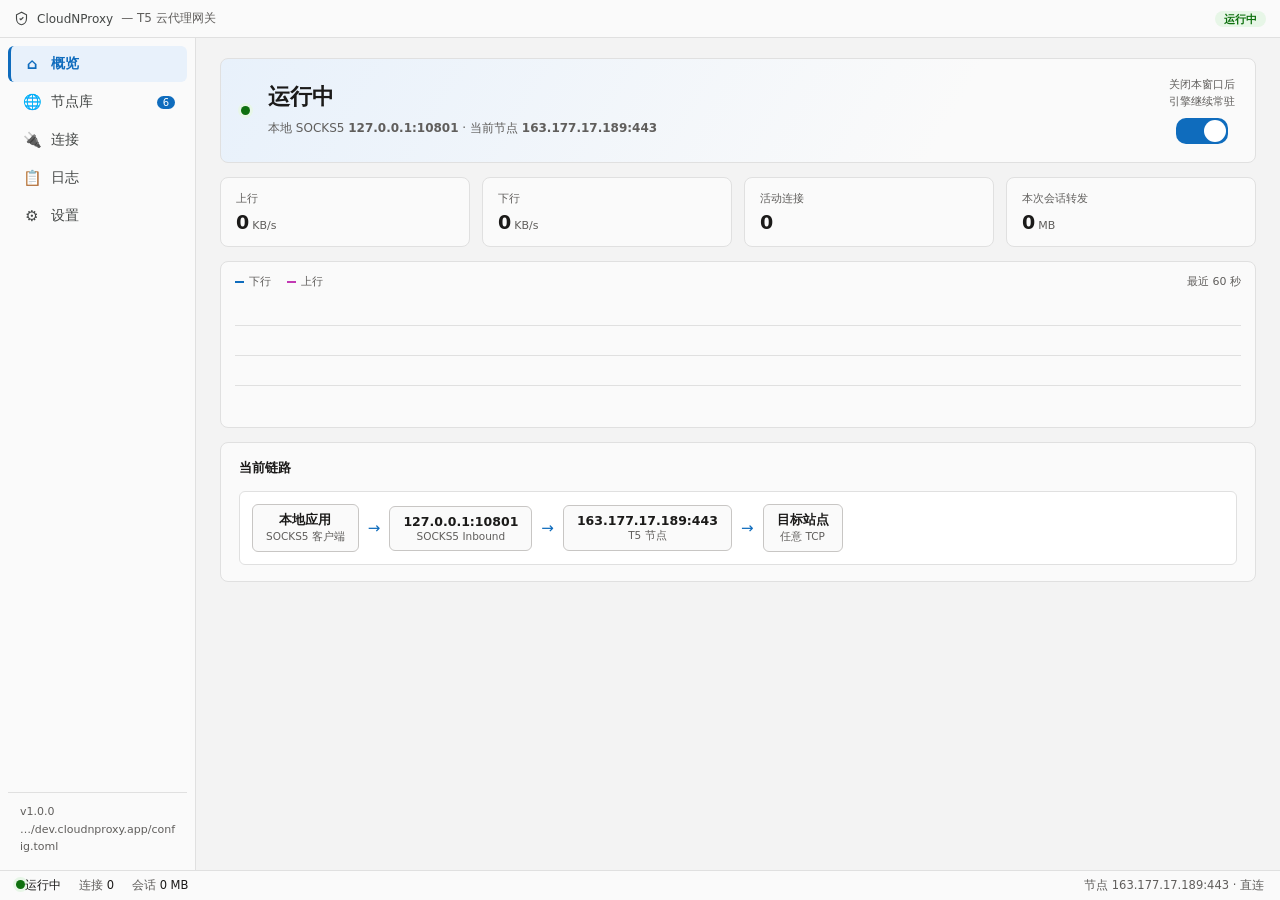
==== ui/index.html @ 0756c7ae "feat: headless daemon, tunnel pool, auto reconnect and auto switch" ====
<!DOCTYPE html>
<html lang="zh-CN" data-theme="system">
<head>
<meta charset="UTF-8">
<meta name="viewport" content="width=device-width, initial-scale=1.0">
<title>CloudNProxy</title>
<link rel="stylesheet" href="style.css">
</head>
<body>

<div class="app">

  <!-- 标题栏 -->
  <header class="titlebar">
    <div class="tb-title">
      <svg viewBox="0 0 24 24" fill="none" stroke="currentColor" stroke-width="1.8">
        <path d="M12 2 4 6v6c0 5 3.4 9.4 8 10 4.6-.6 8-5 8-10V6z"/><path d="M9 12l2 2 4-4"/>
      </svg>
      <span>CloudNProxy</span>
      <span class="dim">— T5 云代理网关</span>
    </div>
    <div class="tb-stat"><span id="tbState" class="pill mut">已停止</span></div>
  </header>

  <div class="body">

    <!-- 导航 -->
    <nav class="rail">
      <div class="nav active" data-page="overview"><span class="ico">⌂</span>概览</div>
      <div class="nav" data-page="nodes"><span class="ico">🌐</span>节点库<span class="badge" id="navNodeCount">0</span></div>
      <div class="nav" data-page="conn"><span class="ico">🔌</span>连接</div>
      <div class="nav" data-page="logs"><span class="ico">📋</span>日志</div>
      <div class="nav" data-page="settings"><span class="ico">⚙</span>设置</div>
      <div class="rail-foot">
        <span id="verText">v1.0.0</span><br>
        <span id="cfgPathText" class="dim">配置文件加载中…</span>
      </div>
    </nav>

    <!-- 内容 -->
    <main class="content">

      <!-- 概览 -->
      <section class="page show" id="page-overview">
        <div class="hero">
          <div class="dot off" id="heroDot"></div>
          <div class="info">
            <div class="st" id="heroState">已停止</div>
            <div class="meta" id="heroMeta">本地 SOCKS5 未运行</div>
          </div>
          <div class="swbox">
            <span class="swtip">关闭本窗口后<br>引擎继续常驻</span>
            <div class="sw wide" id="powerSw"></div>
          </div>
        </div>

        <div class="stats">
          <div class="stat"><div class="k">上行</div><div class="v" id="stUp">0<small>KB/s</small></div></div>
          <div class="stat"><div class="k">下行</div><div class="v" id="stDown">0<small>KB/s</small></div></div>
          <div class="stat"><div class="k">活动连接</div><div class="v" id="stConns">0</div></div>
          <div class="stat"><div class="k">本次会话转发</div><div class="v" id="stTotal">0<small>MB</small></div></div>
        </div>

        <div class="chart">
          <div class="legend">
            <span><i class="lg-down"></i>下行</span>
            <span><i class="lg-up"></i>上行</span>
            <span class="right" id="chartHint">最近 60 秒</span>
          </div>
          <canvas id="chart" height="150"></canvas>
        </div>

        <div class="card">
          <h3>当前链路</h3>
          <div class="chain">
            <div class="nodebox"><b>本地应用</b><span>SOCKS5 客户端</span></div>
            <span class="arrow">→</span>
            <div class="nodebox"><b id="chainLocal">127.0.0.1:10801</b><span>SOCKS5 Inbound</span></div>
            <span class="arrow" id="chainArrow">→</span>
            <div class="nodebox" id="chainBox"><b id="chainNode">—</b><span>T5 节点</span></div>
            <span class="arrow">→</span>
            <div class="nodebox"><b>目标站点</b><span>任意 TCP</span></div>
          </div>
        </div>
      </section>

      <!-- 节点库 -->
      <section class="page" id="page-nodes">
        <div class="card">
          <div class="toolbar">
            <input id="domainInput" class="grow" placeholder="cloudnproxy.baidu.com">
            <button class="btn primary" id="btnResolve">⟳ 解析域名</button>
            <button class="btn primary" id="btnBenchAll">⚡ 全部测速</button>
            <button class="btn" id="btnBenchStop" disabled>⏹ 停止</button>
            <select id="filterIsp" class="right">
              <option value="">全部运营商</option>
              <option value="电信">电信</option>
              <option value="联通">联通</option>
              <option value="移动">移动</option>
            </select>
          </div>

          <div class="table-wrap">
            <table>
              <thead>
                <tr>
                  <th>节点 IP</th><th>归属地</th><th>入口 ISP</th><th>出口 IP</th>
                  <th>出口归属地</th><th>出口 ISP / ASN</th>
                  <th class="sortable" data-sort="latency">延迟 <span class="ind">↕</span></th>
                  <th class="sortable" data-sort="speed">速度 <span class="ind">↕</span></th>
                  <th>操作</th>
                </tr>
              </thead>
              <tbody id="nodeBody"></tbody>
            </table>
          </div>
          <div class="dim foot" id="nodeFoot">尚未解析节点</div>
        </div>
      </section>

      <!-- 连接 -->
      <section class="page" id="page-conn">
        <div class="card">
          <h3>基本</h3>
          <div class="grid2">
            <div><label class="fld">监听地址</label><input data-bind="listen_host"></div>
            <div><label class="fld">监听端口</label><input type="number" data-bind="listen_port"></div>
          </div>
          <div class="row">
            <div><div class="lbl">允许局域网设备接入</div><div class="desc">开启后监听 0.0.0.0</div></div>
            <div class="sw" data-bind="allow_lan"></div>
          </div>
        </div>

        <div class="card">
          <h3>上游 T5 节点</h3>
          <div class="grid2">
            <div><label class="fld">当前节点</label><input id="currentNode" data-bind="current_node" readonly></div>
            <div><label class="fld">鉴权域名 FakeHost</label><input data-bind="fake_host"></div>
            <div><label class="fld">凭证 T5Auth</label><input type="password" data-bind="t5_auth"></div>
            <div><label class="fld">最大并发连接（0 = 不限）</label><input type="number" data-bind="max_conns"></div>
          </div>
          <div class="row">
            <div><div class="lbl">启用一级代理 Chain</div>
              <div class="desc">默认不启用，即本机直连 T5 节点</div></div>
            <div class="sw" data-bind="chain_enabled"></div>
          </div>
          <div class="grid2">
            <div><label class="fld">Chain 地址</label><input id="chainAddr" data-bind="chain_addr" placeholder="host:port"></div>
            <div><label class="fld">连接超时（毫秒）</label><input type="number" data-bind="connect_timeout_ms"></div>
          </div>
        </div>

        <div class="card">
          <h3>转发行为</h3>
          <div class="row"><div><div class="lbl">TCP_NODELAY</div><div class="desc">关闭 Nagle，降低交互延迟</div></div><div class="sw" data-bind="tcp_nodelay"></div></div>
          <div class="row"><div><div class="lbl">按目标闲置隧道复用</div><div class="desc">预留开关，当前版本尚未生效</div></div><div class="sw" data-bind="tunnel_pool"></div></div>
          <div class="row"><div><div class="lbl">断线自动重连</div><div class="desc">预留开关，当前版本尚未生效</div></div><div class="sw" data-bind="auto_reconnect"></div></div>
          <div class="row"><div><div class="lbl">自动切换到最优节点</div><div class="desc">预留开关，当前版本尚未生效</div></div><div class="sw" data-bind="auto_switch"></div></div>
        </div>

        <div class="actions">
          <button class="btn primary" id="btnApply">应用到当前会话</button>
          <button class="btn" id="btnRevert">恢复为已保存配置</button>
        </div>
      </section>

      <!-- 日志 -->
      <section class="page" id="page-logs">
        <div class="card">
          <div class="toolbar">
            <select id="logLevel">
              <option>TRACE</option><option>DEBUG</option>
              <option selected>INFO</option><option>WARN</option><option>ERROR</option>
            </select>
            <span class="dim">日志级别</span>
            <input id="logFilter" placeholder="🔍 过滤关键字">
            <div class="sw on" id="logFollow"></div><span class="dim">实时跟随</span>
            <button class="btn right" id="btnClearLogs">清空显示</button>
          </div>
          <div class="logbox" id="logBox"></div>
        </div>
      </section>

      <!-- 设置 -->
      <section class="page" id="page-settings">
        <div class="card">
          <h3>启动与自启</h3>
          <div class="row"><div><div class="lbl">开机自动启动</div>
            <div class="desc">Windows 写入注册表 Run 值 · Linux 写入 ~/.config/autostart</div></div>
            <div class="sw" id="swAutostart"></div></div>
          <div class="row"><div><div class="lbl">开机后立即建立代理</div><div class="desc">自启时直接进入运行态</div></div><div class="sw" data-bind="autostart_connect"></div></div>
          <div class="row"><div><div class="lbl">以最小化方式启动</div><div class="desc">仅显示托盘图标，不弹主窗口</div></div><div class="sw" data-bind="start_minimized"></div></div>
          <div class="row"><div><div class="lbl">关闭窗口时最小化到托盘</div><div class="desc">关闭则保持引擎运行</div></div><div class="sw" data-bind="close_to_tray"></div></div>
        </div>

        <div class="card">
          <h3>外观</h3>
          <div class="row"><div><div class="lbl">主题</div></div>
            <select id="themeSel" style="max-width:170px">
              <option value="system">跟随系统</option>
              <option value="light">浅色</option>
              <option value="dark">深色</option>
            </select></div>
        </div>

        <div class="card">
          <h3>存储</h3>
          <div class="row"><div><div class="lbl">配置文件</div><div class="desc" id="cfgPathRow">—</div></div>
            <button class="btn sm" id="btnOpenDir">打开目录</button></div>
          <div class="row"><div><div class="lbl">重置全部数据</div><div class="desc">清除配置文件与已保存的测速结果</div></div>
            <button class="btn sm" id="btnReset">重置…</button></div>
        </div>

        <div class="card">
          <h3>关于</h3>
          <div class="row"><div><div class="lbl">当前版本</div><div class="desc" id="aboutVer">—</div></div></div>
        </div>
      </section>

    </main>
  </div>

  <!-- 状态栏 -->
  <footer class="statusbar">
    <span><span class="dot off" id="sbDot"></span><b id="sbState">已停止</b></span>
    <span>连接 <b id="sbConns">0</b></span>
    <span>会话 <b id="sbTotal">0 MB</b></span>
    <span class="right" id="sbNode">节点 —</span>
  </footer>

</div>

<div class="toast" id="toast"></div>

<script src="app.js"></script>
</body>
</html>
---- ui/style.css ----
:root {
  --bg: #f3f3f3; --surface: #ffffff; --surface2: #fafafa; --surface3: #f0f0f0;
  --border: #e0e0e0; --border2: #c8c6c4;
  --text: #1b1a19; --text2: #444746; --muted: #605e5c;
  --accent: #0f6cbd; --accent-soft: #e8f1fb;
  --ok: #0e700e; --ok-bg: #e7f6e7;
  --warn: #9a6700; --warn-bg: #fdf6e3;
  --err: #c50f1f; --err-bg: #fdeaea;
  --up: #c239b3; --down: #0f6cbd;
  --shadow: 0 4px 16px rgba(0, 0, 0, .10);
}

html[data-theme="dark"] {
  --bg: #202020; --surface: #2b2b2b; --surface2: #313131; --surface3: #383838;
  --border: #3d3d3d; --border2: #4d4d4d;
  --text: #f3f2f1; --text2: #d2d0ce; --muted: #a19f9d;
  --accent: #4cc2ff; --accent-soft: #12304a;
  --ok: #6bb700; --ok-bg: #20331c;
  --warn: #fce100; --warn-bg: #3a3410;
  --err: #ff6b6b; --err-bg: #40262a;
  --up: #e9a6df; --down: #4cc2ff;
  --shadow: 0 4px 20px rgba(0, 0, 0, .5);
}

@media (prefers-color-scheme: dark) {
  html[data-theme="system"] {
    --bg: #202020; --surface: #2b2b2b; --surface2: #313131; --surface3: #383838;
    --border: #3d3d3d; --border2: #4d4d4d;
    --text: #f3f2f1; --text2: #d2d0ce; --muted: #a19f9d;
    --accent: #4cc2ff; --accent-soft: #12304a;
    --ok: #6bb700; --ok-bg: #20331c;
    --warn: #fce100; --warn-bg: #3a3410;
    --err: #ff6b6b; --err-bg: #40262a;
    --up: #e9a6df; --down: #4cc2ff;
    --shadow: 0 4px 20px rgba(0, 0, 0, .5);
  }
}

* { box-sizing: border-box; margin: 0; padding: 0; }

html, body { height: 100%; }

body {
  font-family: "Segoe UI Variable Text", "Segoe UI", -apple-system, "Microsoft YaHei", system-ui, sans-serif;
  font-size: 13px;
  background: var(--bg);
  color: var(--text);
  overflow: hidden;
  -webkit-font-smoothing: antialiased;
}

.app { height: 100vh; display: flex; flex-direction: column; }
.dim { color: var(--muted); }
.right { margin-left: auto; }

/* ---------- 标题栏 ---------- */
.titlebar {
  height: 38px; flex-shrink: 0; display: flex; align-items: center;
  padding: 0 14px; gap: 8px;
  background: var(--surface2); border-bottom: 1px solid var(--border);
}
.tb-title { display: flex; align-items: center; gap: 8px; font-size: 12px; color: var(--text2); flex: 1; }
.tb-title svg { width: 15px; height: 15px; }

.pill { font-size: 10.5px; padding: 2px 9px; border-radius: 10px; font-weight: 600; }
.pill.ok { background: var(--ok-bg); color: var(--ok); }
.pill.err { background: var(--err-bg); color: var(--err); }
.pill.mut { background: var(--surface3); color: var(--muted); }

/* ---------- 主体 ---------- */
.body { flex: 1; display: flex; overflow: hidden; }

.rail {
  width: 196px; flex-shrink: 0; display: flex; flex-direction: column; gap: 2px;
  padding: 8px; background: var(--surface2); border-right: 1px solid var(--border);
}
.nav {
  display: flex; align-items: center; gap: 10px; padding: 9px 12px;
  border-radius: 6px; font-size: 13.5px; color: var(--text2);
  cursor: pointer; border-left: 3px solid transparent;
}
.nav:hover { background: var(--surface3); }
.nav.active { background: var(--accent-soft); color: var(--accent); border-left-color: var(--accent); font-weight: 600; }
.nav .ico { width: 18px; text-align: center; font-size: 15px; }
.nav .badge {
  margin-left: auto; font-size: 10px; background: var(--accent); color: #fff;
  border-radius: 9px; padding: 1px 6px; min-width: 18px; text-align: center;
}
.rail-foot {
  margin-top: auto; padding: 10px 12px 6px; font-size: 11px; line-height: 1.6;
  color: var(--muted); border-top: 1px solid var(--border); word-break: break-all;
}

.content { flex: 1; overflow-y: auto; padding: 20px 24px; }
.page { display: none; }
.page.show { display: block; animation: fade .18s ease; }
@keyframes fade { from { opacity: 0; transform: translateY(4px); } to { opacity: 1; } }

/* ---------- 通用卡片 ---------- */
.card {
  background: var(--surface2); border: 1px solid var(--border);
  border-radius: 8px; padding: 16px 18px; margin-bottom: 14px;
}
.card h3 { font-size: 13px; font-weight: 600; margin-bottom: 14px; }

.row {
  display: flex; align-items: center; justify-content: space-between; gap: 16px;
  padding: 9px 0; border-bottom: 1px solid var(--border);
}
.row:last-child { border-bottom: none; }
.row .lbl { font-size: 13px; }
.row .desc { font-size: 11.5px; color: var(--muted); margin-top: 2px; line-height: 1.6; }

.grid2 { display: grid; grid-template-columns: 1fr 1fr; gap: 12px 16px; }

label.fld { display: block; font-size: 12px; color: var(--muted); margin-bottom: 5px; }

input, select {
  width: 100%; padding: 7px 10px; font-size: 13px; font-family: inherit;
  background: var(--surface); color: var(--text);
  border: 1px solid var(--border2); border-radius: 4px; outline: none;
}
input:focus, select:focus { border-color: var(--accent); box-shadow: 0 0 0 2px var(--accent-soft); }
input[readonly] { background: var(--surface3); color: var(--muted); }

.btn {
  padding: 7px 14px; font-size: 12.5px; font-family: inherit; cursor: pointer;
  border-radius: 4px; border: 1px solid var(--border2);
  background: var(--surface); color: var(--text); white-space: nowrap;
}
.btn:hover { background: var(--surface3); }
.btn.primary { background: var(--accent); color: #fff; border-color: var(--accent); }
.btn.primary:hover { filter: brightness(1.1); }
.btn.sm { padding: 4px 9px; font-size: 11.5px; }
.btn:disabled {
  background: var(--surface3); color: var(--muted);
  border-color: var(--border); cursor: not-allowed; opacity: 1;
}

.toolbar { display: flex; gap: 8px; align-items: center; flex-wrap: wrap; margin-bottom: 10px; }
.toolbar:last-of-type { margin-bottom: 14px; }
.toolbar input, .toolbar select { width: auto; min-width: 130px; }
.toolbar input.grow { flex: 1; min-width: 200px; }

.actions { display: flex; gap: 10px; }

/* ---------- 开关 ---------- */
.sw {
  width: 40px; height: 20px; border-radius: 10px; background: var(--border2);
  position: relative; cursor: pointer; transition: .18s; flex-shrink: 0;
}
.sw::after {
  content: ""; position: absolute; top: 2px; left: 2px; width: 16px; height: 16px;
  border-radius: 50%; background: #fff; transition: .18s;
}
.sw.on { background: var(--accent); }
.sw.on::after { left: 22px; }
.sw.wide { width: 52px; height: 26px; }
.sw.wide::after { width: 22px; height: 22px; }
.sw.wide.on::after { left: 28px; }

/* ---------- 概览 ---------- */
.hero {
  display: flex; align-items: center; gap: 18px; padding: 18px 20px;
  border-radius: 8px; border: 1px solid var(--border); margin-bottom: 14px;
  background: linear-gradient(120deg, var(--accent-soft), var(--surface2) 70%);
}
.hero .info { flex: 1; }
.hero .st { font-size: 22px; font-weight: 600; }
.hero .meta { font-size: 12px; color: var(--muted); margin-top: 6px; line-height: 1.7; }
.swbox { display: flex; flex-direction: column; align-items: center; gap: 8px; flex-shrink: 0; }
.swtip { font-size: 11px; color: var(--muted); line-height: 1.5; text-align: center; }

.dot {
  width: 9px; height: 9px; border-radius: 50%; flex-shrink: 0;
  background: var(--ok); box-shadow: 0 0 0 3px var(--ok-bg);
  display: inline-block;
}
.dot.off { background: var(--muted); box-shadow: 0 0 0 3px var(--surface3); }

.stats { display: grid; grid-template-columns: repeat(4, 1fr); gap: 12px; margin-bottom: 14px; }
.stat {
  background: var(--surface2); border: 1px solid var(--border);
  border-radius: 8px; padding: 13px 15px;
}
.stat .k { font-size: 11px; color: var(--muted); margin-bottom: 5px; }
.stat .v { font-size: 19px; font-weight: 600; font-variant-numeric: tabular-nums; }
.stat .v small { font-size: 11px; font-weight: 400; color: var(--muted); margin-left: 3px; }

.chart {
  background: var(--surface2); border: 1px solid var(--border);
  border-radius: 8px; padding: 12px 14px; margin-bottom: 14px;
}
.legend { display: flex; gap: 16px; font-size: 11px; color: var(--muted); margin-bottom: 6px; align-items: center; }
.legend i { display: inline-block; width: 9px; height: 2px; vertical-align: middle; margin-right: 5px; }
.lg-down { background: var(--down); }
.lg-up { background: var(--up); }
#chart { width: 100%; height: 120px; display: block; }

.chain {
  display: flex; align-items: center; flex-wrap: wrap; font-size: 12px;
  padding: 12px; background: var(--surface); border-radius: 6px; border: 1px solid var(--border);
}
.nodebox {
  padding: 7px 13px; border: 1px solid var(--border2); border-radius: 6px;
  background: var(--surface2); text-align: center;
}
.nodebox b { display: block; font-size: 12.5px; }
.nodebox span { font-size: 10.5px; color: var(--muted); }
.nodebox.active { border-color: var(--accent); }
.arrow { margin: 0 9px; color: var(--accent); font-size: 15px; }

/* ---------- 表格 ---------- */
.table-wrap { overflow-x: auto; }
table { width: 100%; border-collapse: collapse; font-size: 12.5px; }
thead th {
  text-align: left; padding: 8px; font-size: 11px; font-weight: 600; color: var(--muted);
  border-bottom: 1px solid var(--border2); white-space: nowrap;
}
thead th.sortable { cursor: pointer; user-select: none; }
thead th.sortable:hover { color: var(--accent); }
thead th .ind { font-size: 9px; margin-left: 3px; opacity: .45; }
thead th.sorted { color: var(--accent); }
thead th.sorted .ind { opacity: 1; }

tbody td { padding: 8px; border-bottom: 1px solid var(--border); white-space: nowrap; }
tbody tr:hover { background: var(--surface3); }
tbody tr.cur td {
  background: var(--accent-soft); font-weight: 500;
  border-top: 1px solid var(--accent); border-bottom: 1px solid var(--accent);
}
tbody tr.cur td:first-child { box-shadow: inset 4px 0 0 var(--accent); border-left: 1px solid var(--accent); }
tbody tr.cur td:last-child { border-right: 1px solid var(--accent); }
td.num { font-variant-numeric: tabular-nums; }
.foot { font-size: 11.5px; margin-top: 12px; }
.empty { padding: 26px; text-align: center; color: var(--muted); font-size: 12.5px; }

/* ---------- 日志 ---------- */
.logbox {
  background: #1a1a1a; color: #d4d4d4; border-radius: 8px; padding: 12px 14px;
  height: calc(100vh - 250px); min-height: 220px; overflow-y: scroll;
  font-family: ui-monospace, Consolas, "Cascadia Mono", monospace;
  font-size: 11.5px; line-height: 1.95;
  scrollbar-width: thin; scrollbar-color: #4a4a4a #252525;
}
.logbox::-webkit-scrollbar { width: 11px; }
.logbox::-webkit-scrollbar-track { background: #252525; border-radius: 6px; }
.logbox::-webkit-scrollbar-thumb { background: #4a4a4a; border-radius: 6px; border: 2px solid #252525; }
.logbox::-webkit-scrollbar-thumb:hover { background: #636363; }
.logbox .t { color: #6a9955; }
.logbox .i { color: #569cd6; }
.logbox .w { color: #dcdcaa; }
.logbox .e { color: #f48771; }

/* ---------- 状态栏 ---------- */
.statusbar {
  height: 30px; flex-shrink: 0; display: flex; align-items: center; gap: 18px;
  padding: 0 16px; font-size: 11.5px; color: var(--muted);
  background: var(--surface2); border-top: 1px solid var(--border);
}
.statusbar b { color: var(--text); font-weight: 500; }

/* ---------- 提示 ---------- */
.toast {
  position: fixed; left: 50%; bottom: 48px; transform: translate(-50%, 20px);
  background: var(--text); color: var(--bg);
  padding: 9px 18px; border-radius: 6px; font-size: 12.5px;
  opacity: 0; pointer-events: none; transition: .22s; box-shadow: var(--shadow);
  max-width: 80vw;
}
.toast.show { opacity: .95; transform: translate(-50%, 0); }
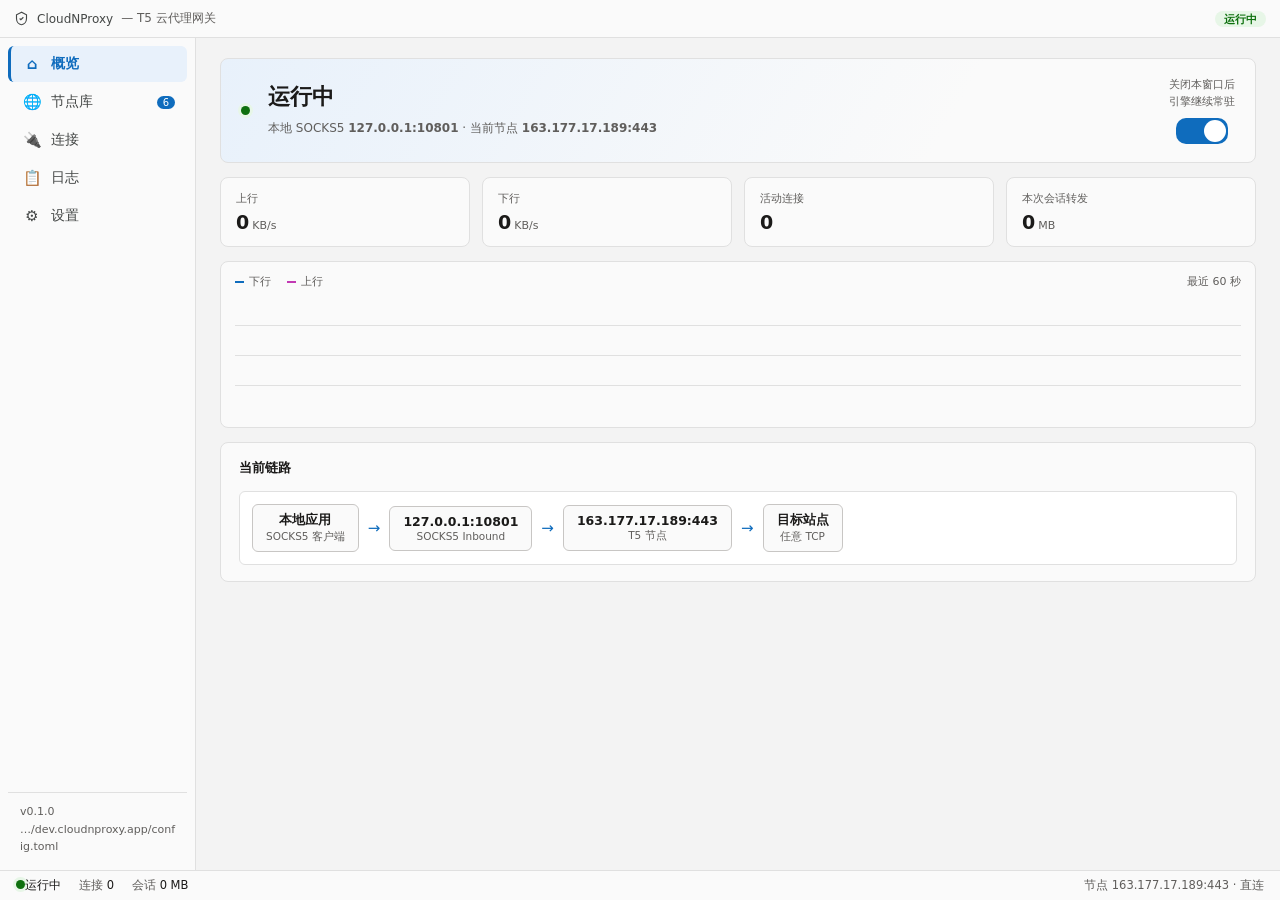
==== commit d280f96b: "chore: prepare 0.1.0 - add MIT LICENSE, bump version, upgrade actions to v5" ====
--- a/ui/index.html
+++ b/ui/index.html
@@ -32,7 +32,7 @@
       <div class="nav" data-page="logs"><span class="ico">📋</span>日志</div>
       <div class="nav" data-page="settings"><span class="ico">⚙</span>设置</div>
       <div class="rail-foot">
-        <span id="verText">v1.0.0</span><br>
+        <span id="verText">v0.1.0</span><br>
         <span id="cfgPathText" class="dim">配置文件加载中…</span>
       </div>
     </nav>
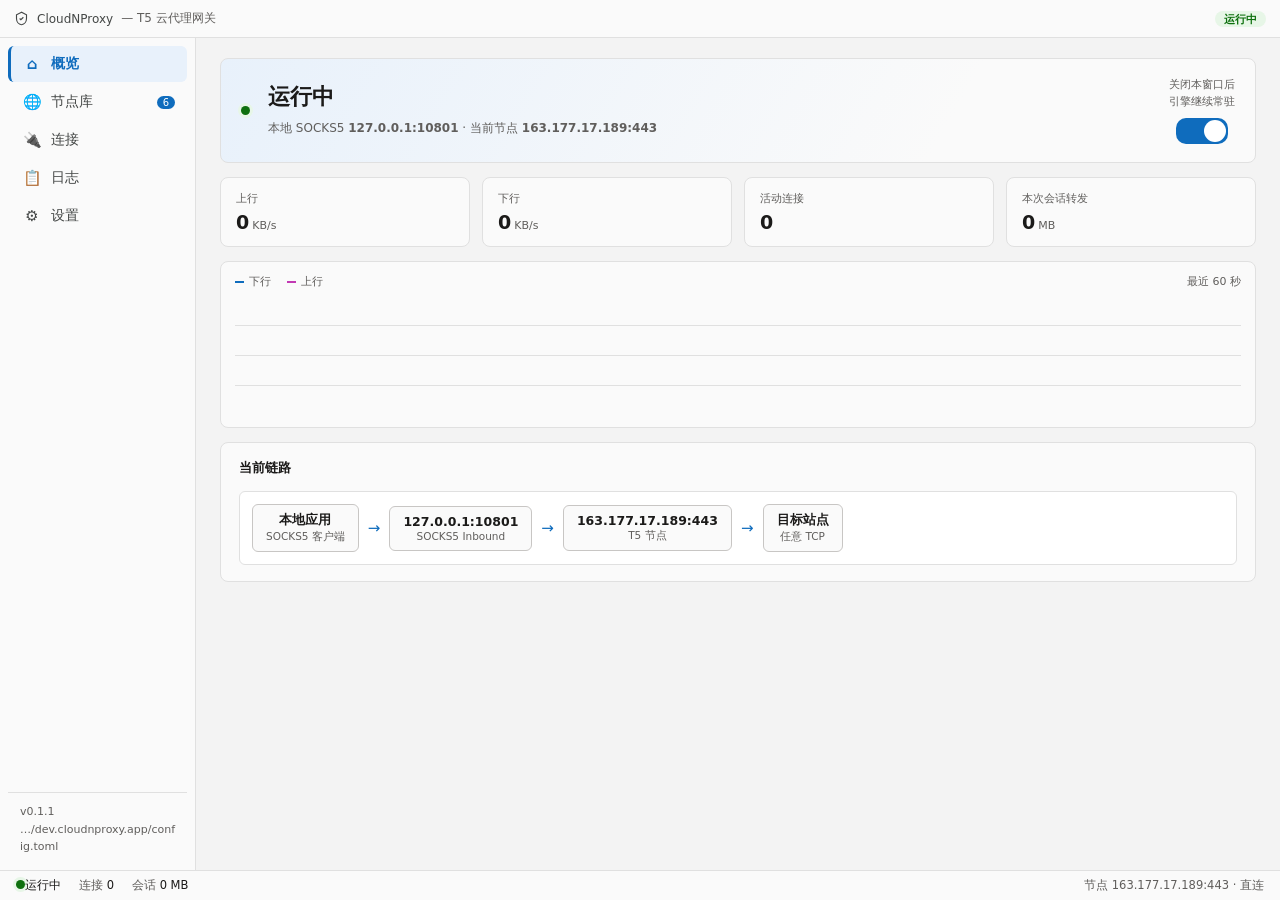
==== commit 338f60d9: "feat: add statically linked musl build and document release artifacts" ====
--- a/ui/index.html
+++ b/ui/index.html
@@ -32,7 +32,7 @@
       <div class="nav" data-page="logs"><span class="ico">📋</span>日志</div>
       <div class="nav" data-page="settings"><span class="ico">⚙</span>设置</div>
       <div class="rail-foot">
-        <span id="verText">v0.1.0</span><br>
+        <span id="verText">v0.1.1</span><br>
         <span id="cfgPathText" class="dim">配置文件加载中…</span>
       </div>
     </nav>
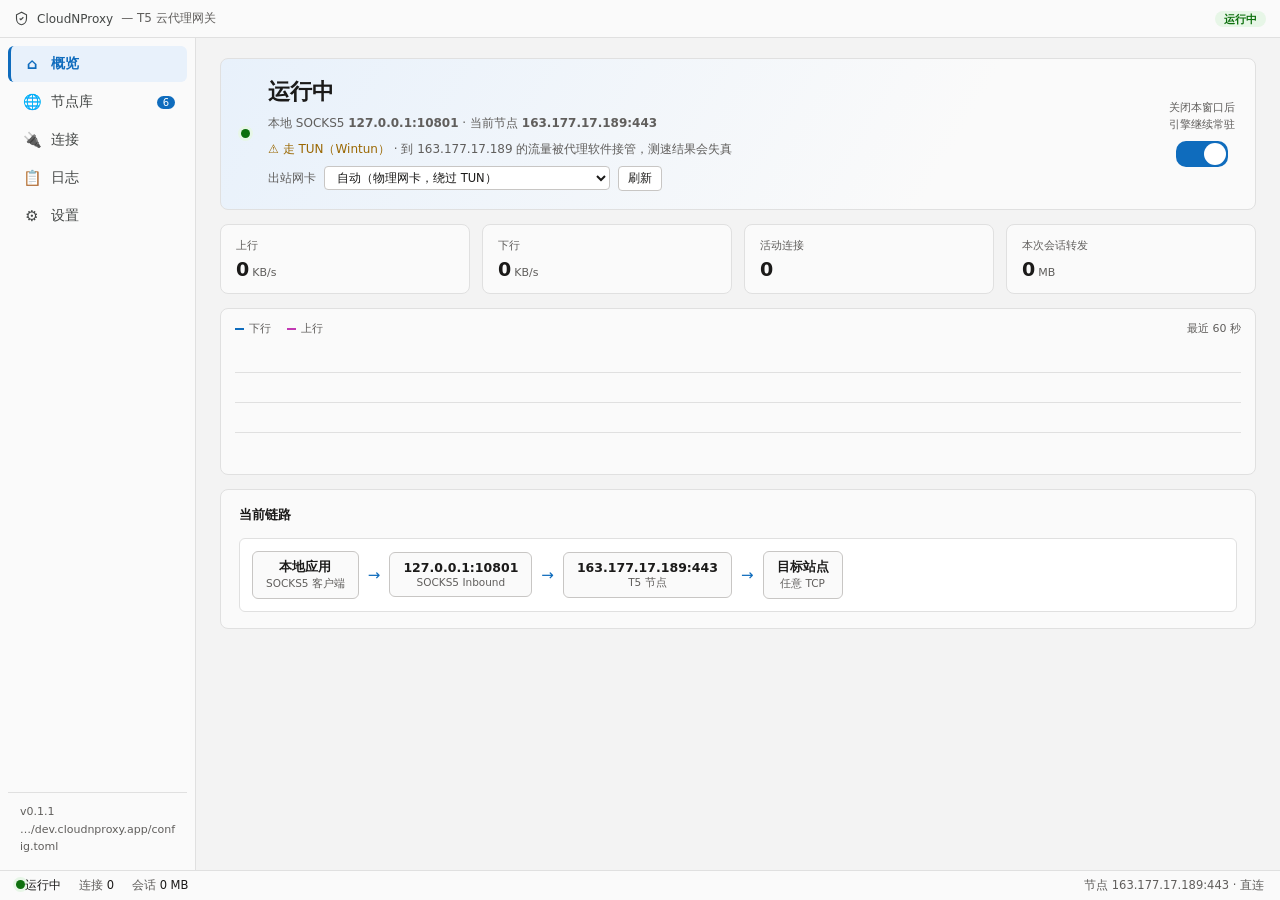
==== commit aa8901b6: "feat: multi-region ECS resolution, HTTPS speed test, egress interface binding - resolver: 3 DoH sour" ====
--- a/ui/index.html
+++ b/ui/index.html
@@ -47,7 +47,13 @@
           <div class="info">
             <div class="st" id="heroState">已停止</div>
             <div class="meta" id="heroMeta">本地 SOCKS5 未运行</div>
-          </div>
+            <div class="meta" id="heroEgress"></div>
+            <div class="meta iface-row">
+              <span class="dim">出站网卡</span>
+              <select id="egressSel"></select>
+              <button class="btn sm" id="btnRefreshIf">刷新</button>
+            </div>
+            </div>
           <div class="swbox">
             <span class="swtip">关闭本窗口后<br>引擎继续常驻</span>
             <div class="sw wide" id="powerSw"></div>
@@ -90,14 +96,23 @@
           <div class="toolbar">
             <input id="domainInput" class="grow" placeholder="cloudnproxy.baidu.com">
             <button class="btn primary" id="btnResolve">⟳ 解析域名</button>
-            <button class="btn primary" id="btnBenchAll">⚡ 全部测速</button>
-            <button class="btn" id="btnBenchStop" disabled>⏹ 停止</button>
-            <select id="filterIsp" class="right">
+          </div>
+          <div class="toolbar">
+            <span class="dim">测速链接</span>
+            <select id="speedUrlSel" style="max-width:360px"></select>
+            <input id="speedUrlInput" class="grow" placeholder="自定义测速链接，例如 https://speed.cloudflare.com/__down?bytes=10000000">
+            <button class="btn" id="btnAddSpeedUrl">＋ 添加</button>
+            <button class="btn" id="btnDelSpeedUrl">删除</button>
+          </div>
+          <div class="toolbar end" style="margin-bottom:14px">
+            <select id="filterIsp">
               <option value="">全部运营商</option>
               <option value="电信">电信</option>
               <option value="联通">联通</option>
               <option value="移动">移动</option>
             </select>
+            <button class="btn primary" id="btnBenchAll">⚡ 全部测速</button>
+            <button class="btn" id="btnBenchStop" disabled>⏹ 停止</button>
           </div>
 
           <div class="table-wrap">
--- a/ui/style.css
+++ b/ui/style.css
@@ -139,6 +139,7 @@
 
 .toolbar { display: flex; gap: 8px; align-items: center; flex-wrap: wrap; margin-bottom: 10px; }
 .toolbar:last-of-type { margin-bottom: 14px; }
+.toolbar.end { justify-content: flex-end; }
 .toolbar input, .toolbar select { width: auto; min-width: 130px; }
 .toolbar input.grow { flex: 1; min-width: 200px; }
 
@@ -168,6 +169,10 @@
 .hero .info { flex: 1; }
 .hero .st { font-size: 22px; font-weight: 600; }
 .hero .meta { font-size: 12px; color: var(--muted); margin-top: 6px; line-height: 1.7; }
+.egress-ok { color: var(--ok); font-weight: 500; }
+.egress-warn { color: var(--warn); font-weight: 500; }
+.iface-row { display: flex; align-items: center; gap: 8px; flex-wrap: wrap; }
+.iface-row select { width: auto; min-width: 220px; padding: 3px 8px; font-size: 11.5px; }
 .swbox { display: flex; flex-direction: column; align-items: center; gap: 8px; flex-shrink: 0; }
 .swtip { font-size: 11px; color: var(--muted); line-height: 1.5; text-align: center; }
 
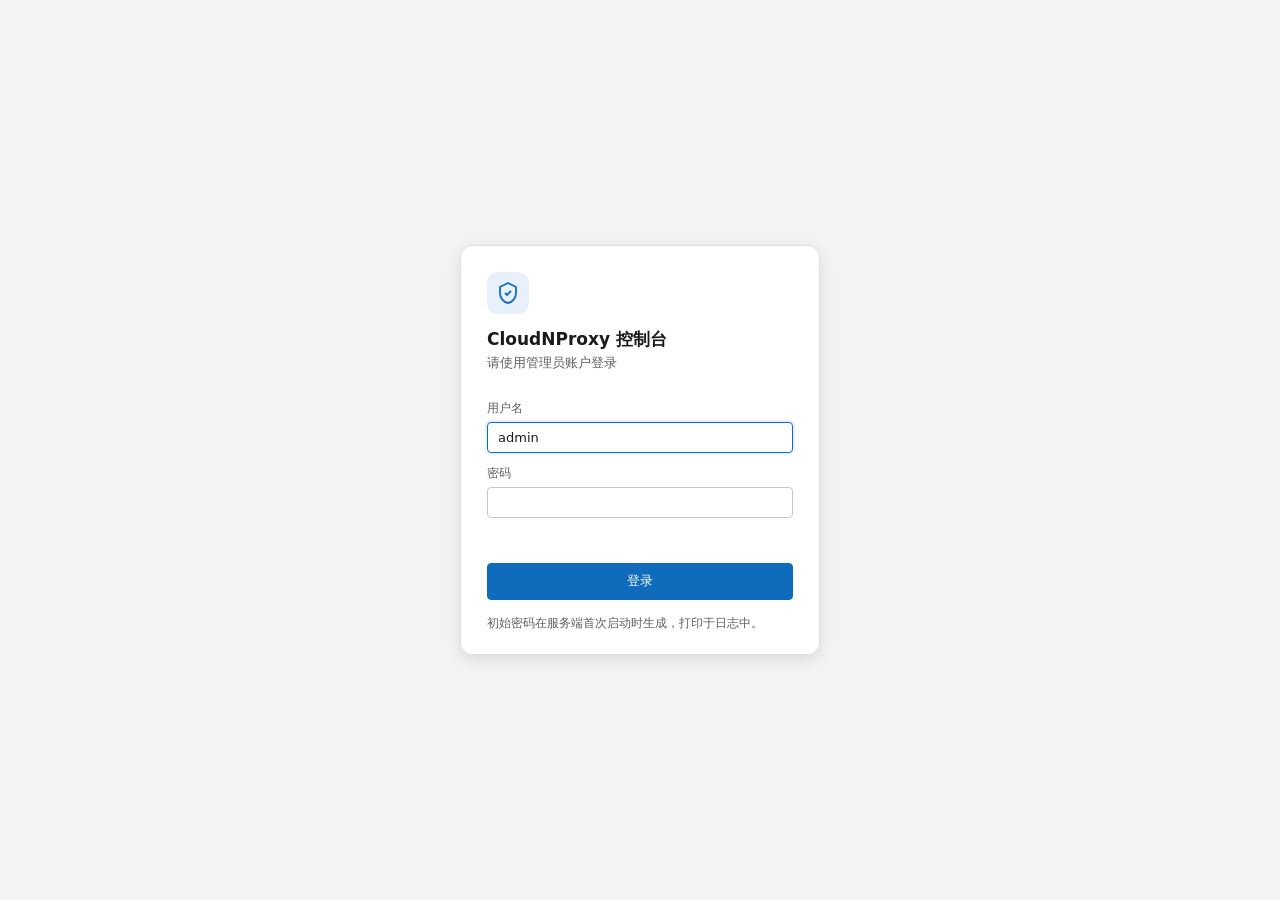
==== commit 418ab124: "feat(web): browser console for the headless build - core: extract a frontend-agnostic Controller plu" ====
--- a/ui/index.html
+++ b/ui/index.html
@@ -7,6 +7,37 @@
 <link rel="stylesheet" href="style.css">
 </head>
 <body>
+
+<!-- 登录 / 首次改密：仅 Web 控制台模式显示，由 app.js 控制显隐 -->
+<div class="gate" id="authGate" hidden>
+  <form class="gate-card" id="loginForm" autocomplete="on">
+    <div class="gate-logo">
+      <svg viewBox="0 0 24 24" fill="none" stroke="currentColor" stroke-width="1.8">
+        <path d="M12 2 4 6v6c0 5 3.4 9.4 8 10 4.6-.6 8-5 8-10V6z"/><path d="M9 12l2 2 4-4"/>
+      </svg>
+    </div>
+    <h2>CloudNProxy 控制台</h2>
+    <p class="gate-sub">请使用管理员账户登录</p>
+    <label class="fld" for="loginUser">用户名</label>
+    <input id="loginUser" value="admin" autocomplete="username">
+    <label class="fld" for="loginPass">密码</label>
+    <input id="loginPass" type="password" autocomplete="current-password">
+    <div class="gate-msg" id="loginMsg"></div>
+    <button class="btn primary gate-btn" type="submit">登录</button>
+    <p class="gate-note">初始密码在服务端首次启动时生成，打印于日志中。</p>
+  </form>
+
+  <form class="gate-card" id="pwdForm" hidden>
+    <h2>设置新密码</h2>
+    <p class="gate-sub">首次登录必须修改初始密码</p>
+    <label class="fld" for="pwdNew">新密码</label>
+    <input id="pwdNew" type="password" autocomplete="new-password" placeholder="至少 8 位，不能是纯数字">
+    <label class="fld" for="pwdConfirm">确认新密码</label>
+    <input id="pwdConfirm" type="password" autocomplete="new-password">
+    <div class="gate-msg" id="pwdMsg"></div>
+    <button class="btn primary gate-btn" type="submit">保存并继续</button>
+  </form>
+</div>
 
 <div class="app">
 
@@ -230,6 +261,9 @@
         <div class="card">
           <h3>关于</h3>
           <div class="row"><div><div class="lbl">当前版本</div><div class="desc" id="aboutVer">—</div></div></div>
+          <div class="row" id="rowLogout" hidden><div><div class="lbl">退出登录</div>
+            <div class="desc">清除本机保存的登录令牌，需重新输入密码</div></div>
+            <button class="btn sm" id="btnLogout">退出</button></div>
         </div>
       </section>
 
--- a/ui/style.css
+++ b/ui/style.css
@@ -274,3 +274,32 @@
   max-width: 80vw;
 }
 .toast.show { opacity: .95; transform: translate(-50%, 0); }
+
+/* ---------- 登录 / 首次改密（仅 Web 控制台） ---------- */
+.gate {
+  position: fixed; inset: 0; z-index: 100; display: flex;
+  align-items: center; justify-content: center;
+  background: var(--bg); padding: 24px; overflow-y: auto;
+}
+.gate[hidden] { display: none; }
+body.gated .app { display: none; }
+body.gated .toast { bottom: 24px; }
+.gate-card {
+  width: 100%; max-width: 360px; background: var(--surface);
+  border: 1px solid var(--border); border-radius: 12px;
+  padding: 26px 26px 22px; display: flex; flex-direction: column;
+  box-shadow: var(--shadow);
+}
+.gate-card[hidden] { display: none; }
+.gate-logo {
+  width: 42px; height: 42px; border-radius: 11px; margin-bottom: 14px;
+  background: var(--accent-soft); color: var(--accent);
+  display: flex; align-items: center; justify-content: center;
+}
+.gate-logo svg { width: 24px; height: 24px; }
+.gate-card h2 { font-size: 17px; font-weight: 600; margin-bottom: 4px; }
+.gate-sub { font-size: 12.5px; color: var(--muted); margin-bottom: 16px; }
+.gate-card .fld { margin-top: 12px; }
+.gate-btn { margin-top: 18px; justify-content: center; padding: 9px 14px; }
+.gate-msg { min-height: 17px; margin-top: 10px; font-size: 12px; color: var(--err); }
+.gate-note { margin-top: 14px; font-size: 11.5px; color: var(--muted); line-height: 1.6; }
